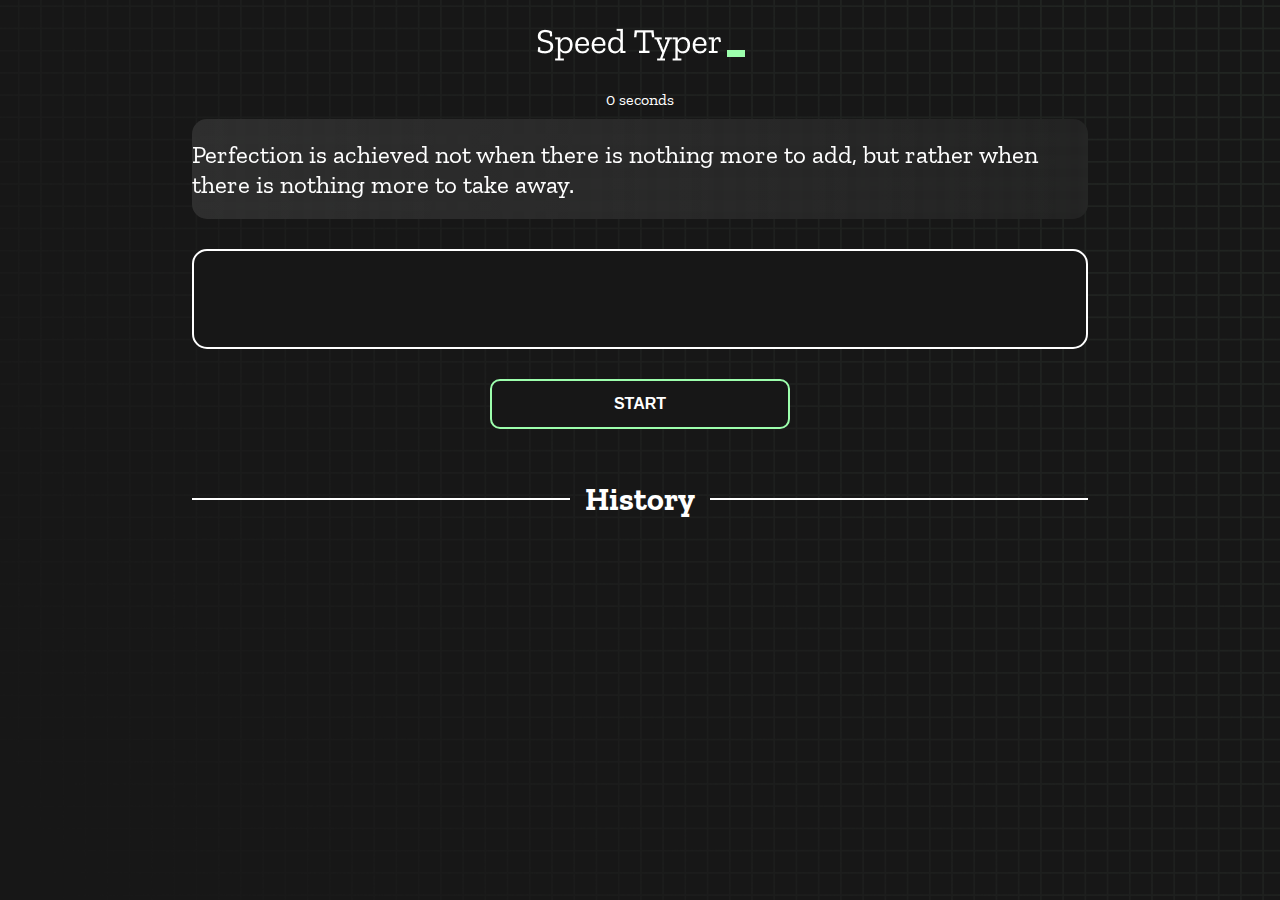
==== index.html @ 83bbb184 "Initial commit" ====
<!DOCTYPE html>
<html lang="en">
  <head>
    <meta charset="UTF-8" />
    <meta http-equiv="X-UA-Compatible" content="IE=edge" />
    <meta name="viewport" content="width=device-width, initial-scale=1.0" />
    <title>Speed Monster</title>
    <link rel="stylesheet" href="styles.css" />
    <link rel="preconnect" href="https://fonts.googleapis.com" />
    <link rel="preconnect" href="https://fonts.gstatic.com" crossorigin />
    <link
      href="https://fonts.googleapis.com/css2?family=Zilla+Slab:wght@300;400;500&display=swap"
      rel="stylesheet"
    />
  </head>
  <body>
    <h1 class="title"><img src="./logo.png" /></h1>
    <div id="show-time">0 seconds</div>

    <div class="box-container">
      <div id="question"></div>

      <div id="display" class="inactive"></div>

      <div class="buttons">
        <button id="starts">START</button>
      </div>

      <div class="divider-container">
        <div class="line"></div>
        <h1 class="title2">History</h1>
        <div class="line"></div>
      </div>
      <div id="histories"></div>
    </div>

    <div id="countdown"></div>
    <div id="modal-background" class="hidden"></div>
    <div id="result" class="hidden"></div>

    <script src="./history.js"></script>
    <script src="./script.js"></script>
  </body>
</html>
---- styles.css ----
* {
  padding: 0;
  margin: 0;
  box-sizing: border-box;
}

body {
  background-image: url("./bg.png");
  background-size: cover;
  background-position: left top;
  font-family: "Zilla Slab", serif;
}

.box-container {
  width: 70%;
  margin: 0 auto;
}

#question {
  height: 100px;
  display: flex;
  align-items: center;
  justify-content: center;
  color: white;
  font-size: 25px;
  border-radius: 15px;
  background: rgb(255, 255, 255);
  background: linear-gradient(
    92.49deg,
    rgba(255, 255, 255, 0.1) 0.18%,
    rgba(255, 255, 255, 0.05) 99.85%
  );
  backdrop-filter: blur(5px);
  margin-bottom: 30px;
}

#display {
  height: 100px;
  display: flex;
  flex-wrap: wrap;
  align-items: center;
  padding-left: 5rem;
  color: white;
  font-size: 32px;
  background-color: #171717;
  border: 2px solid #9dffad;
  border-radius: 15px;
}

#countdown {
  position: fixed;
  height: 100vh;
  width: 100vw;
  background-color: rgba(0, 0, 0, 0.8);
  top: 0;
  left: 0;
  display: flex;
  align-items: center;
  justify-content: center;
  font-size: 3rem;
  color: white;
  display: none;
}
#result {
  position: fixed;
  top: 10%; 
  left: 10%;
  transform: translate(-50%, -50%);
  height: 250px;
  width: 400px;
  background-color: #171717;
  border-radius: 15px;
  border: 2px solid #9dffad;
  color: white;
  text-align: center;
  padding: 2rem;
}
#show-time{
  text-align: center;
  color: white;
  margin: 10px 0;
}

.green {
  color: #9dffad;
}
.red {
  color: #eb6565;
}
.bold {
  font-weight: 700;
}
.inactive {
  border: 2px solid white !important;
}
.hidden {
  display: none;
}
.title {
  text-align: center;
  color: white;
  margin: 20px 0;
}

.divider-container {
  height: 80px;
  display: flex;
  justify-content: center;
  align-items: center;
  gap: 15px;
  margin: 0 auto;
}

.line {
  height: 2px;
  background: white;
  width: 100%;
}

.title2 {
  color: white;
  display: block;
}

.buttons {
  display: flex;
  justify-content: center;
  margin: 30px 0;
}
button {
  padding: 10px 20px;
  border: none;
  font-size: 16px;
  font-weight: bold;
  width: 300px;
  height: 50px;
  color: white;
  background-color: #171717;
  border-radius: 10px;
  border: 2px solid #9dffad;
  cursor: pointer;
}

#histories {
  display: flex;
  flex-wrap: wrap;
  justify-content: space-around;
}

.card {
  width: 100%;
  height: 100%;
  padding: 50px;
  display: flex;
  justify-content: space-between;
  align-items: center;
  padding: 20px 30px;
  color: white;
  border-radius: 15px;
  background: rgb(255, 255, 255);
  background: linear-gradient(
    92.49deg,
    rgba(255, 255, 255, 0.1) 0.18%,
    rgba(255, 255, 255, 0.05) 99.85%
  );
  backdrop-filter: blur(5px);
  margin-bottom: 30px;
}

#modal-background {
  background: rgb(255, 255, 255);
  background: linear-gradient(
    92.49deg,
    rgba(255, 255, 255, 0.1) 0.18%,
    rgba(255, 255, 255, 0.05) 99.85%
  );
  backdrop-filter: blur(5px);
  height: 100vh;
  width: 100%;
  position: fixed;
  top: 0;
}

@media only screen and (max-width: 700px) {
  .box-container {
    padding: 0 20px;
    width: 100%;
  }
  .card {
    flex-direction: column;
  }
}
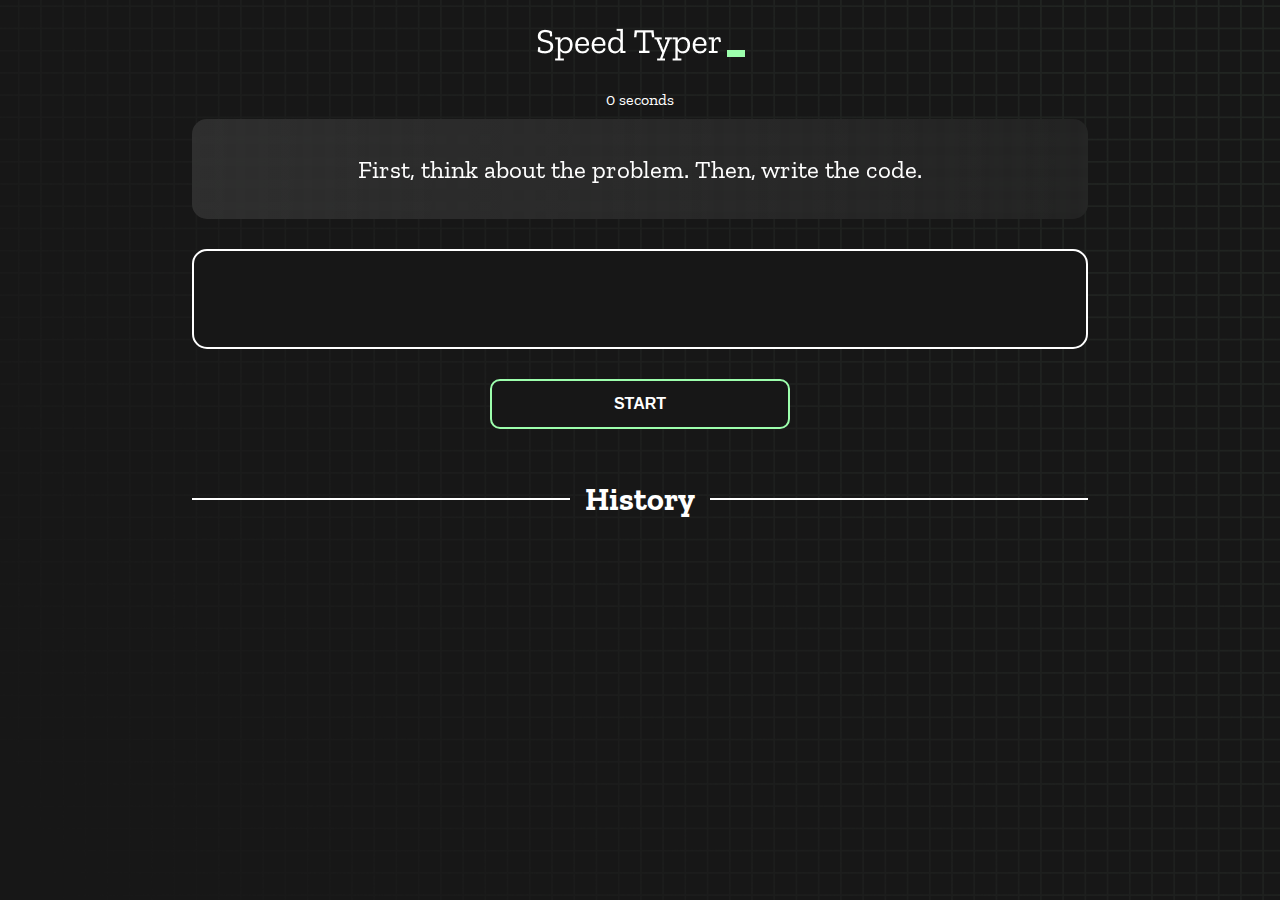
==== commit 96e7dca5: "Finished Section Middle, Second Interger Value, Mobile Display One Section Show Added" ====
--- a/index.html
+++ b/index.html
@@ -4,7 +4,7 @@
     <meta charset="UTF-8" />
     <meta http-equiv="X-UA-Compatible" content="IE=edge" />
     <meta name="viewport" content="width=device-width, initial-scale=1.0" />
-    <title>Speed Monster</title>
+    <title>Tiplo Typer - Find Your Type Speed</title>
     <link rel="stylesheet" href="styles.css" />
     <link rel="preconnect" href="https://fonts.googleapis.com" />
     <link rel="preconnect" href="https://fonts.gstatic.com" crossorigin />
--- a/styles.css
+++ b/styles.css
@@ -62,9 +62,12 @@
   display: none;
 }
 #result {
+  /* display: flex; */
+  /* justify-content: center; */
+  /* text-align: center; */
   position: fixed;
-  top: 10%; 
-  left: 10%;
+  top: 50%;
+  left: 50%;
   transform: translate(-50%, -50%);
   height: 250px;
   width: 400px;
@@ -75,7 +78,7 @@
   text-align: center;
   padding: 2rem;
 }
-#show-time{
+#show-time {
   text-align: center;
   color: white;
   margin: 10px 0;
@@ -182,6 +185,10 @@
 }
 
 @media only screen and (max-width: 700px) {
+  #question {
+    text-align: center;
+    padding: 5px 10px;
+  }
   .box-container {
     padding: 0 20px;
     width: 100%;
@@ -189,4 +196,8 @@
   .card {
     flex-direction: column;
   }
-}
+  h3 {
+    text-align: center;
+    margin-bottom: 10px;
+  }
+}
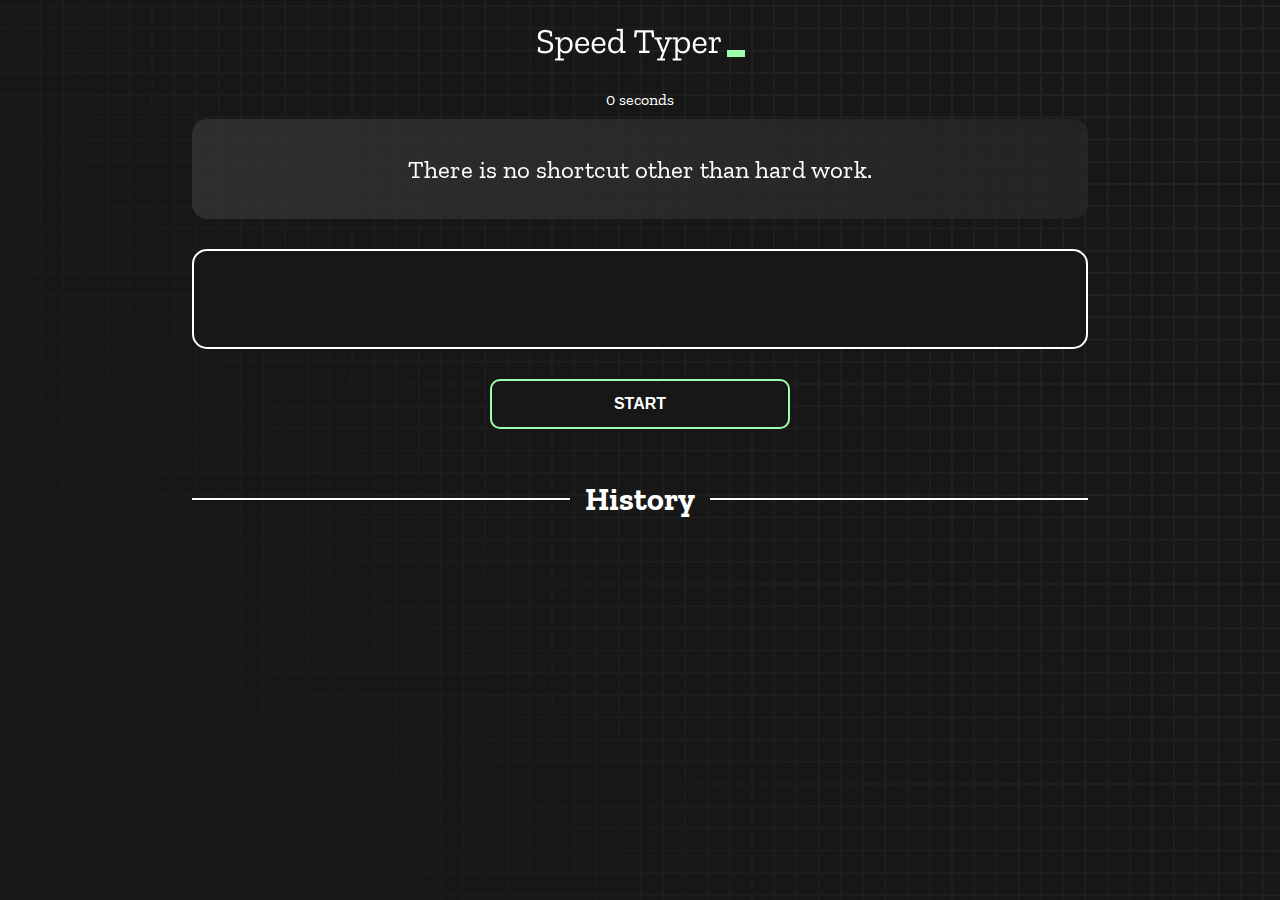
==== commit e8a03142: "First Three Answer Has Been Added" ====
--- a/index.html
+++ b/index.html
@@ -2,7 +2,7 @@
 <html lang="en">
   <head>
     <meta charset="UTF-8" />
-    <meta http-equiv="X-UA-Compatible" content="IE=edge" />
+    <meta http-equiv="X-UA- " content="IE=edge" />
     <meta name="viewport" content="width=device-width, initial-scale=1.0" />
     <title>Tiplo Typer - Find Your Type Speed</title>
     <link rel="stylesheet" href="styles.css" />
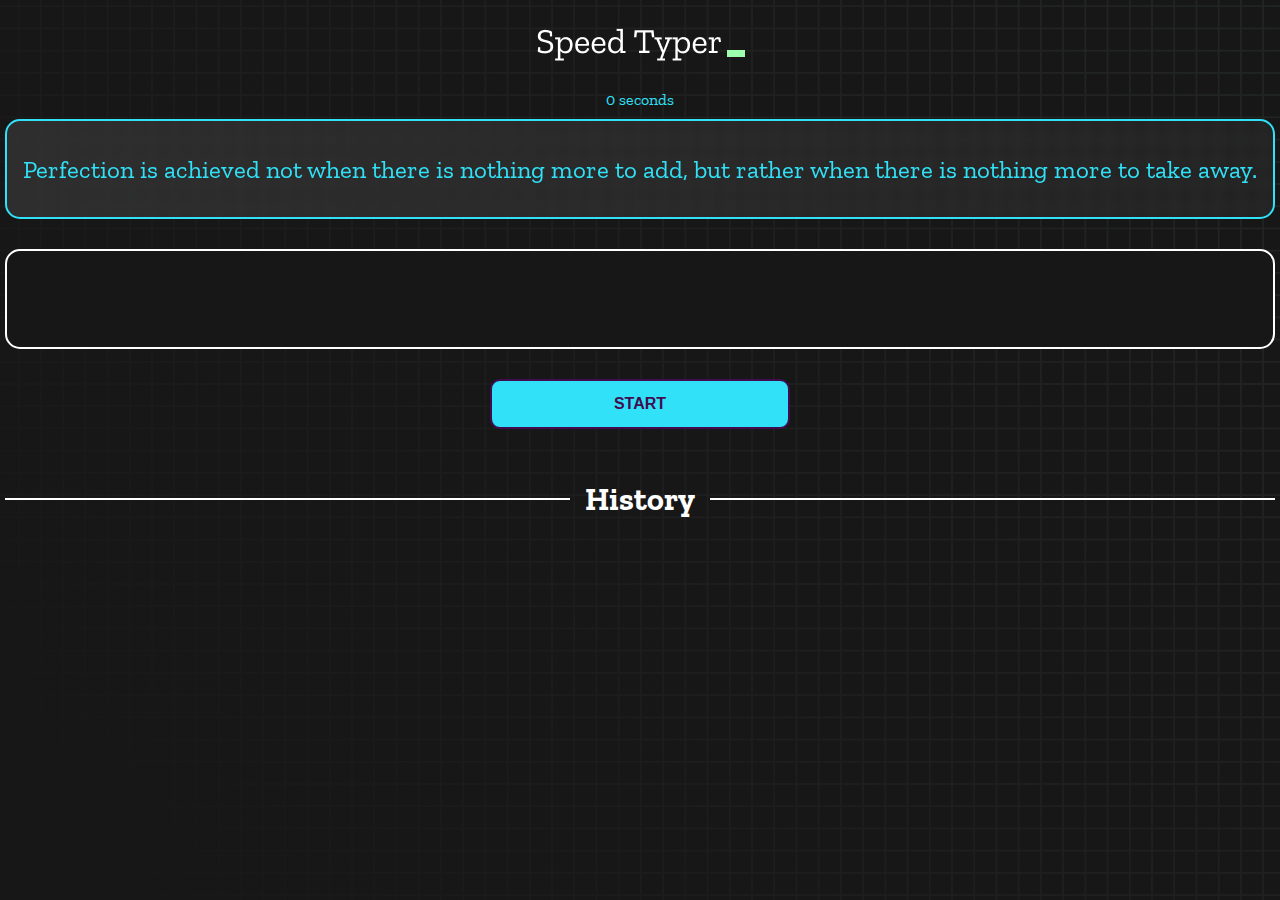
==== commit 686f9e5e: "CSS Change" ====
--- a/index.html
+++ b/index.html
@@ -12,6 +12,7 @@
       href="https://fonts.googleapis.com/css2?family=Zilla+Slab:wght@300;400;500&display=swap"
       rel="stylesheet"
     />
+    <link rel="shortcut icon" href="favicon.png" type="image/x-icon" />
   </head>
   <body>
     <h1 class="title"><img src="./logo.png" /></h1>
--- a/styles.css
+++ b/styles.css
@@ -21,10 +21,11 @@
   display: flex;
   align-items: center;
   justify-content: center;
-  color: white;
+  color: #31e1f7;
   font-size: 25px;
   border-radius: 15px;
   background: rgb(255, 255, 255);
+  border: 2px solid #31e1f7;
   background: linear-gradient(
     92.49deg,
     rgba(255, 255, 255, 0.1) 0.18%,
@@ -43,7 +44,7 @@
   color: white;
   font-size: 32px;
   background-color: #171717;
-  border: 2px solid #9dffad;
+  border: 2px solid #ff7777;
   border-radius: 15px;
 }
 
@@ -58,7 +59,7 @@
   align-items: center;
   justify-content: center;
   font-size: 3rem;
-  color: white;
+  color: #ff7777;
   display: none;
 }
 #result {
@@ -73,22 +74,23 @@
   width: 400px;
   background-color: #171717;
   border-radius: 15px;
-  border: 2px solid #9dffad;
+  border: 2px solid #ff7777;
   color: white;
   text-align: center;
   padding: 2rem;
+  margin-bottom: 0.8rem;
 }
 #show-time {
   text-align: center;
-  color: white;
+  color: #31e1f7;
   margin: 10px 0;
 }
 
 .green {
-  color: #9dffad;
+  color: #31e1f7;
 }
 .red {
-  color: #eb6565;
+  color: #ff7777;
 }
 .bold {
   font-weight: 700;
@@ -137,13 +139,18 @@
   font-weight: bold;
   width: 300px;
   height: 50px;
-  color: white;
-  background-color: #171717;
+  color: #400d51;
+  background-color: #31e1f7;
   border-radius: 10px;
-  border: 2px solid #9dffad;
+  border: 2px solid #400d51;
   cursor: pointer;
 }
 
+button:hover {
+  color: #400d51;
+  background-color: #ff7777;
+  border: 2px solid #400d51;
+}
 #histories {
   display: flex;
   flex-wrap: wrap;
@@ -184,7 +191,7 @@
   top: 0;
 }
 
-@media only screen and (max-width: 700px) {
+@media only screen and (max-width: 767px) {
   #question {
     text-align: center;
     padding: 5px 10px;
@@ -201,3 +208,24 @@
     margin-bottom: 10px;
   }
 }
+
+@media only screen and (max-width: 1400px) and (min-width: 768px) {
+  #question {
+    text-align: center;
+    padding: 5px 10px;
+  }
+  .box-container {
+    padding: 0 5px;
+    width: 100%;
+  }
+  .card {
+    width: 32%;
+    display: grid;
+    grid-template-columns: repeat(3, 1fr);
+    grid-gap: 10px;
+  }
+  .card h3 {
+    font-size: 13px;
+    line-height: 20px;
+  }
+}
